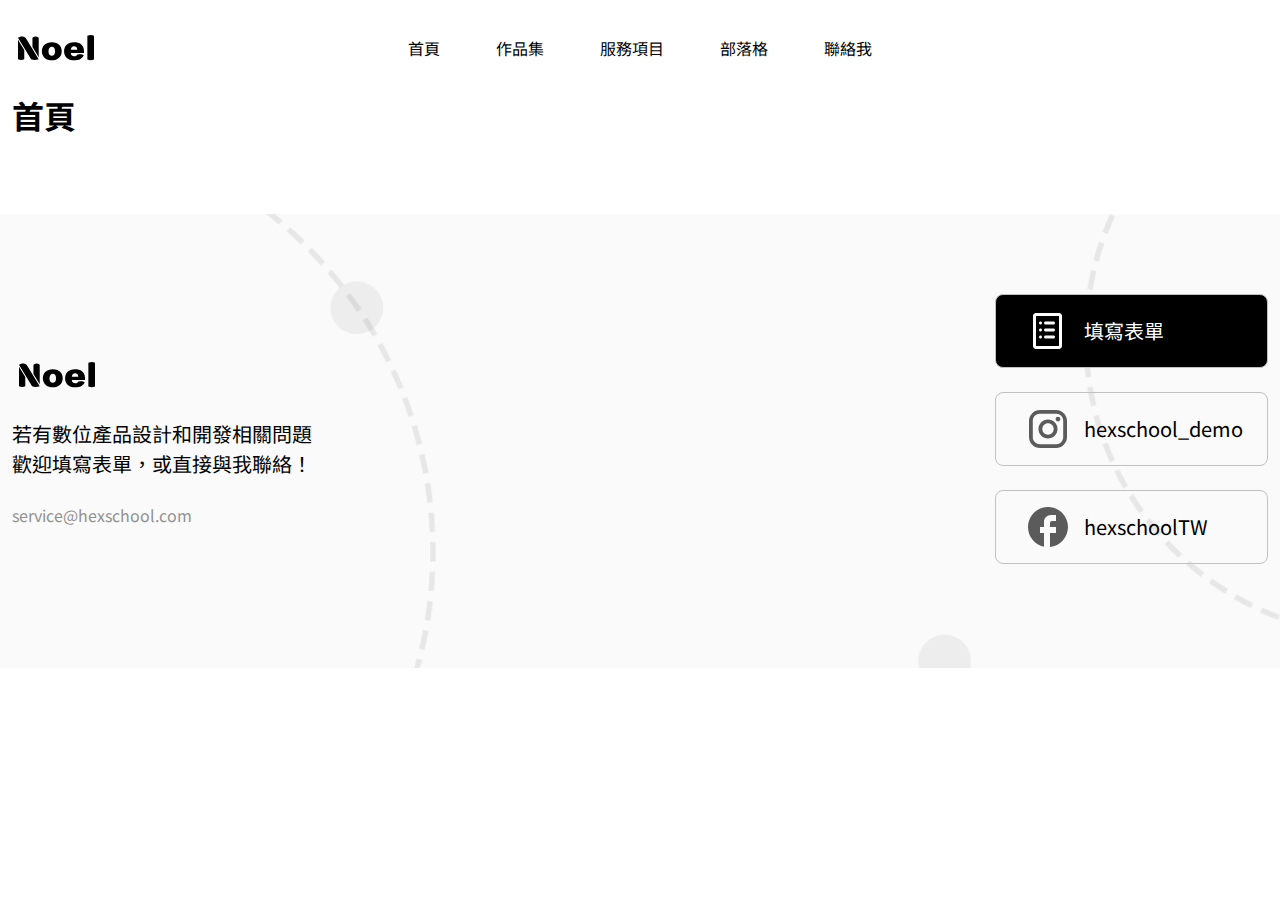
==== index.html @ 76822b59 "first commit" ====
<!DOCTYPE html>
<html lang="en">
  <head>
    <meta charset="UTF-8" />
    <meta name="viewport" content="width=device-width, initial-scale=1.0" />
    <title>體驗營部落格</title>
    <link rel="stylesheet" href="./css/all.css" />
    <link rel="stylesheet" href="https://fonts.googleapis.com/css2?family=Material+Symbols+Outlined:opsz,wght,FILL,GRAD@20..48,100..700,0..1,-50..200" />
  </head>
  <body>
    <div class="container">
      <header class="header">
        <h1 class="logo">
          <a href="index.html"><img src="./img/logo.svg" alt="Noel.logo" /></a>
        </h1>
        <nav>
          <ul class="nav-list">
            <li><a href="index.html">首頁</a></li>
            <li><a href="work.html">作品集</a></li>
            <li><a href="service.html">服務項目</a></li>
            <li><a href="blog.html">部落格</a></li>
            <li><a href="contact.html">聯絡我</a></li>
          </ul>
        </nav>
      </header>
      <header class="header-hamburger">
        <nav class="hamburger">
          <h1 class="logo">
            <a href="index.html"><img src="./img/logo.svg" alt="Noel.logo" /></a>
          </h1>
          <button type="button" class="hamburger-btn">
            <span class="material-symbols-outlined hamburger-icon"> menu </span>
            <span class="material-symbols-outlined closure close"> close </span>
          </button>
          <ul class="hamburger-list close">
            <li class="mb-8"><a href="index.html">首頁</a></li>
            <li class="mb-8"><a href="work.html">作品集</a></li>
            <li class="mb-8"><a href="service.html">服務項目</a></li>
            <li class="mb-8"><a href="blog.html">部落格</a></li>
            <li><a href="contact.html">聯絡我</a></li>
          </ul>
        </nav>
      </header>
      <main class="mb-20">
        <h2>首頁</h2>
      </main>
    </div>
    <footer>
      <div class="container">
        <header>
          <a href="index.html"><img src="./img/logo.svg" alt="Noel.logo" /></a>
          <p class="fs-5">若有數位產品設計和開發相關問題<br>歡迎填寫表單，或直接與我聯絡！</p>
          <a href="mailto:service@hexschool.com" class="text-primary-500">service@hexschool.com</a>
        </header>
        <ul class="footer-sociality">
          <li class="border-1-primary-400 mb-6 btn active">
            <a href="#">
              <img src="./img/list.svg" alt="填寫表單">
              <p class="fs-5">填寫表單</p>
            </a>
          </li>
          <li class="border-1-primary-400 mb-6 btn">
            <a href="#">
              <img src="./img/instagram.svg" alt="hexschool_demo">
              <p class="fs-5">hexschool_demo</p>
            </a>
          </li>
          <li class="border-1-primary-400 mb-6 btn">
            <a href="#">
              <img src="./img/facebook.svg" alt="hexschoolTW">
              <p class="fs-5">hexschoolTW</p>
            </a>
          </li>
        </ul>
      </div>
    </footer>
    <script src="https://code.jquery.com/jquery-3.7.1.min.js" integrity="sha256-/JqT3SQfawRcv/BIHPThkBvs0OEvtFFmqPF/lYI/Cxo=" crossorigin="anonymous"></script>
    <script src="./JS/all.js"></script>
  </body>
</html>
---- css/all.css ----
@charset "UTF-8";
/* http://meyerweb.com/eric/tools/css/reset/ 
   v2.0 | 20110126
   License: none (public domain)
*/
@import url("https://fonts.googleapis.com/css2?family=Noto+Sans+TC:wght@100..900&family=Tourney:ital,wght@0,100..900;1,100..900&display=swap");
html, body, div, span, applet, object, iframe,
h1, h2, h3, h4, h5, h6, p, blockquote, pre,
a, abbr, acronym, address, big, cite, code,
del, dfn, em, img, ins, kbd, q, s, samp,
small, strike, strong, sub, sup, tt, var,
b, u, i, center,
dl, dt, dd, ol, ul, li,
fieldset, form, label, legend,
table, caption, tbody, tfoot, thead, tr, th, td,
article, aside, canvas, details, embed,
figure, figcaption, footer, header, hgroup,
menu, nav, output, ruby, section, summary,
time, mark, audio, video {
  margin: 0;
  padding: 0;
  border: 0;
  font-size: 100%;
  font: inherit;
  vertical-align: baseline;
}

/* HTML5 display-role reset for older browsers */
article, aside, details, figcaption, figure,
footer, header, hgroup, menu, nav, section {
  display: block;
}

body {
  line-height: 1;
}

ol, ul {
  list-style: none;
}

blockquote, q {
  quotes: none;
}

blockquote:before, blockquote:after,
q:before, q:after {
  content: '';
  content: none;
}

table {
  border-collapse: collapse;
  border-spacing: 0;
}

*, *::after*::before {
  -webkit-box-sizing: border-box;
          box-sizing: border-box;
}

body {
  font-family: "Noto Sans TC", sans-serif;
  line-height: 1.5;
  color: #000000;
}

.container {
  margin: 0 auto;
  max-width: 1296px;
  padding: 0 12px;
}

p {
  text-align: justify;
}

a {
  text-decoration: none;
  display: block;
  color: #000000;
}

img {
  max-width: 100%;
  height: auto;
  display: block;
  -o-object-fit: cover;
     object-fit: cover;
}

h1 {
  font-size: 40px;
  font-weight: bold;
  line-height: 1.2;
}

h2 {
  font-size: 32px;
  font-weight: bold;
  line-height: 1.2;
}

h3 {
  font-size: 28px;
  font-weight: bold;
}

h4 {
  font-size: 24px;
  font-weight: bold;
}

h5 {
  font-size: 20px;
  font-weight: bold;
}

.fs-1 {
  font-size: 40px;
}

.fs-2 {
  font-size: 32px;
}

.fs-3 {
  font-size: 28px;
}

.fs-4 {
  font-size: 24px;
}

.fs-5 {
  font-size: 20px;
}

.fs-6 {
  font-size: 16px;
}

.fw-normal {
  font-weight: 400;
}

.fw-semi-bold {
  font-weight: 600;
}

.fw-bold {
  font-weight: 700;
}

.letter-spacing {
  letter-spacing: 1.1px;
}

.text-center {
  text-align: center;
}

.text-white {
  color: #fff;
}

.text-primary-500 {
  color: #919191;
}

.mb-1 {
  margin-bottom: 4px;
}

.mb-2 {
  margin-bottom: 8px;
}

.mb-3 {
  margin-bottom: 12px;
}

.mb-4 {
  margin-bottom: 16px;
}

.mb-5 {
  margin-bottom: 20px;
}

.mb-6 {
  margin-bottom: 24px;
}

.mb-7 {
  margin-bottom: 28px;
}

.mb-8 {
  margin-bottom: 32px;
}

.mb-9 {
  margin-bottom: 36px;
}

.mb-10 {
  margin-bottom: 40px;
}

.mb-15 {
  margin-bottom: 60px;
}

.mb-16 {
  margin-bottom: 64px;
}

.mb-20 {
  margin-bottom: 80px;
}

.header {
  display: -webkit-box;
  display: -ms-flexbox;
  display: flex;
  -webkit-box-pack: center;
      -ms-flex-pack: center;
          justify-content: center;
  -webkit-box-align: center;
      -ms-flex-align: center;
          align-items: center;
  position: relative;
  max-width: 100%;
}

@media (max-width: 992px) {
  .header {
    -webkit-box-pack: end;
        -ms-flex-pack: end;
            justify-content: flex-end;
    display: none;
  }
}

.header .logo {
  position: absolute;
  left: -1px;
}

.nav-list {
  display: -webkit-box;
  display: -ms-flexbox;
  display: flex;
  padding: 32px 0;
}

.nav-list a {
  padding: 4px 8px;
  margin: 0 20px;
}

.nav-list a:hover {
  font-weight: 600;
}

@media (min-width: 992px) {
  .header-hamburger {
    display: none;
  }
}

.hamburger-btn {
  width: 40px;
  height: 40px;
  cursor: pointer;
  background-color: #fff;
  border: 0;
}

.hamburger {
  display: -webkit-box;
  display: -ms-flexbox;
  display: flex;
  -webkit-box-pack: justify;
      -ms-flex-pack: justify;
          justify-content: space-between;
  position: relative;
  padding: 8px 0;
}

.hamburger .hamburger-list {
  text-align: center;
  padding: 40px 0;
  width: 100%;
  z-index: 99;
  position: absolute;
  top: 52.5px;
  background-color: white;
}

.hamburger .hamburger-list a {
  padding: 4px 8px;
  margin: 0 20px;
}

.hamburger .hamburger-list a:hover {
  font-weight: 600;
}

.hamburger .close {
  display: none;
}

footer {
  background-image: url("../img/footer-bg-lg.png");
  padding: 80px 0;
  background-repeat: no-repeat;
  background-position: center;
  background-size: cover;
}

@media (max-width: 768px) {
  footer {
    padding: 40px 0;
    background-image: url("../img/footer-bg-sm.png");
  }
}

footer .container {
  display: -webkit-box;
  display: -ms-flexbox;
  display: flex;
  -webkit-box-pack: justify;
      -ms-flex-pack: justify;
          justify-content: space-between;
  -webkit-box-align: center;
      -ms-flex-align: center;
          align-items: center;
}

@media (max-width: 768px) {
  footer .container {
    -webkit-box-orient: vertical;
    -webkit-box-direction: normal;
        -ms-flex-direction: column;
            flex-direction: column;
  }
}

@media (max-width: 768px) {
  footer header {
    margin-bottom: 40px;
  }
}

footer header img, footer header p {
  margin-bottom: 24px;
}

footer .footer-sociality li {
  padding: 8px 24px;
  border-radius: 8px;
}

footer .footer-sociality li a {
  display: -webkit-box;
  display: -ms-flexbox;
  display: flex;
  -webkit-box-align: center;
      -ms-flex-align: center;
          align-items: center;
}

footer .footer-sociality li a img {
  margin-right: 8px;
}

footer .border-1-primary-400 {
  border: 1px solid #C1C1C1;
}

footer .btn:hover, footer .active {
  background: #000000;
}

footer .btn:hover a, footer .active a {
  color: #fff;
}

.banner-content h2 {
  position: relative;
}

.banner-content h2 .line1 {
  position: absolute;
  top: 50%;
  width: 100px;
  /* 調整水平線的長度 */
  border-top: 1px solid #C1C1C1;
  /* 水平線的樣式 */
  left: -90px;
}

.banner-content h2 .line1::after {
  content: "";
  position: absolute;
  top: 50%;
  -webkit-transform: translateY(-50%);
          transform: translateY(-50%);
  width: 6px;
  /* 圓圈的寬度 */
  height: 6px;
  /* 圓圈的高度 */
  border-radius: 50%;
  /* 使其變成圓形 */
  background-color: #C1C1C1;
  /* 圓圈的顏色 */
  left: -1px;
  /* 調整圓圈的位置 */
}

@media (max-width: 992px) {
  .banner-content h2 .line1 {
    left: -35px;
    width: 50px;
  }
}

.banner-content h2 .line2 {
  position: absolute;
  top: 50%;
  width: 100px;
  /* 調整水平線的長度 */
  border-top: 1px solid #C1C1C1;
  /* 水平線的樣式 */
  right: -90px;
}

.banner-content h2 .line2::before {
  content: "";
  position: absolute;
  top: 50%;
  -webkit-transform: translateY(-50%);
          transform: translateY(-50%);
  width: 6px;
  /* 圓圈的寬度 */
  height: 6px;
  /* 圓圈的高度 */
  border-radius: 50%;
  /* 使其變成圓形 */
  background-color: #C1C1C1;
  /* 圓圈的顏色 */
  right: -1px;
  /* 調整圓圈的位置 */
}

@media (max-width: 992px) {
  .banner-content h2 .line2 {
    right: -30px;
    width: 50px;
  }
}

.banner {
  display: -webkit-box;
  display: -ms-flexbox;
  display: flex;
  -webkit-box-pack: center;
      -ms-flex-pack: center;
          justify-content: center;
  -webkit-box-align: center;
      -ms-flex-align: center;
          align-items: center;
  padding: 120px 0 80px 0;
}

@media (max-width: 992px) {
  .banner {
    padding: 40px 0;
  }
}

.sidebar-auto {
  margin-bottom: 40px;
  padding-left: 12px;
  display: -webkit-box;
  display: -ms-flexbox;
  display: flex;
  -webkit-box-align: center;
      -ms-flex-align: center;
          align-items: center;
  background: #FAFAFA;
  overflow: hidden;
}

@media (min-width: 769px) {
  .sidebar-auto {
    display: none;
  }
}

.sidebar-auto p {
  margin: 0 32px 0 0;
}

.sidebar-auto .border-bottom {
  border-bottom: 2px solid #1E1E1E;
}

.sidebar-auto .menu {
  top: 50px;
  display: -webkit-box;
  display: -ms-flexbox;
  display: flex;
  white-space: nowrap;
  overflow-x: auto;
}

.sidebar-auto .menu .menu-link {
  margin-right: 32px;
  padding: 12px 0 16px;
}

.sidebar-auto .menu .menu-link a {
  padding: 8px 0 8px;
}

.sidebar-auto .menu .menu-link a:hover {
  font-weight: 600;
}

.article {
  display: -webkit-box;
  display: -ms-flexbox;
  display: flex;
  -webkit-box-pack: justify;
      -ms-flex-pack: justify;
          justify-content: space-between;
  gap: 0 24px;
  width: 100%;
  margin-bottom: 120px;
}

@media (max-width: 992px) {
  .article {
    -webkit-box-orient: vertical;
    -webkit-box-direction: normal;
        -ms-flex-direction: column;
            flex-direction: column;
    margin-bottom: 80px;
  }
}

.article .article-list {
  width: calc(76.39% - 24px);
}

@media (max-width: 992px) {
  .article .article-list {
    width: 100%;
    -webkit-box-ordinal-group: 3;
        -ms-flex-order: 2;
            order: 2;
  }
}

.article .sidebar {
  width: calc(23.61% - 80px);
  padding-top: 80px;
  padding-left: 80px;
  background: #FAFAFA;
}

@media (max-width: 992px) {
  .article .sidebar {
    margin-bottom: 40px;
    -webkit-box-ordinal-group: 2;
        -ms-flex-order: 1;
            order: 1;
    display: -webkit-box;
    display: -ms-flexbox;
    display: flex;
    width: 100%;
    padding-top: 20px;
    padding-left: 0;
    padding-bottom: 20px;
  }
}

@media (max-width: 768px) {
  .article .sidebar {
    display: none;
  }
}

@media (max-width: 992px) {
  .article .sidebar ul {
    display: -webkit-box;
    display: -ms-flexbox;
    display: flex;
  }
}

.article .sidebar p {
  display: inline-block;
  margin-bottom: 32px;
}

@media (max-width: 992px) {
  .article .sidebar p {
    margin-right: 32px;
    margin-left: 12px;
    margin-bottom: 0;
  }
}

@media (max-width: 768px) {
  .article .sidebar p {
    font-size: 16px;
  }
}

.article .sidebar .border-bottom {
  border-bottom: 2px solid #1E1E1E;
}

.article .sidebar .menu-link {
  margin-right: 32px;
  margin-bottom: 32px;
}

@media (max-width: 992px) {
  .article .sidebar .menu-link {
    margin-bottom: 0;
  }
}

.article .sidebar .menu-link a {
  font-size: 20px;
}

@media (max-width: 768px) {
  .article .sidebar .menu-link a {
    font-size: 16px;
  }
}

.article .sidebar .menu-link a:hover {
  font-weight: 600;
}

.article-list article {
  display: -webkit-box;
  display: -ms-flexbox;
  display: flex;
  gap: 0 16px;
}

@media (max-width: 768px) {
  .article-list article {
    -webkit-box-orient: vertical;
    -webkit-box-direction: normal;
        -ms-flex-direction: column;
            flex-direction: column;
  }
}

.article-list article img {
  border-radius: 8px;
  border: 1px solid #F1F1F1;
}

@media (max-width: 768px) {
  .article-list article img {
    margin-bottom: 16px;
  }
}

.article-list article h5 {
  margin-bottom: 16px;
  line-height: 1.2;
}

.article-list article p {
  color: #3B3B3B;
}

.article-list article .header-tag {
  display: -webkit-box;
  display: -ms-flexbox;
  display: flex;
  -webkit-box-align: center;
      -ms-flex-align: center;
          align-items: center;
  gap: 0 16px;
  margin-bottom: 16px;
}

.article-list article .header-tag .tag {
  background: #F1F1F1;
  padding: 4px 12px;
  border-radius: 16px;
}

.work-banner {
  background: #FAFAFA;
}

@media (max-width: 992px) {
  .work-banner .d-lg-block {
    display: none;
  }
}

@media (min-width: 992px) {
  .work-banner .d-lg-none {
    display: none;
  }
}

.work-banner .banner-content {
  padding: 80px 0px;
}

@media (max-width: 992px) {
  .work-banner .banner-content {
    padding: 40px 0 80px;
  }
}

.work-banner .banner-content .banner-slogan {
  margin-bottom: 24px;
  padding: 59px 71px;
  position: relative;
}

@media (max-width: 992px) {
  .work-banner .banner-content .banner-slogan {
    padding: 64px 0 40px;
  }
}

.work-banner .banner-content .banner-slogan .quote-left {
  position: absolute;
  top: -1px;
  left: 24%;
}

@media (max-width: 1200px) {
  .work-banner .banner-content .banner-slogan .quote-left {
    left: 21%;
  }
}

@media (max-width: 992px) {
  .work-banner .banner-content .banner-slogan .quote-left {
    left: 46%;
    width: 64px;
    height: 64px;
  }
}

@media (max-width: 426px) {
  .work-banner .banner-content .banner-slogan .quote-left {
    left: 40%;
  }
}

.work-banner .banner-content .banner-slogan .quote-right {
  position: absolute;
  right: 24%;
}

.work-banner .banner-content .banner-slogan p {
  text-align: center;
  line-height: 1.2;
  color: #1E1E1E;
  position: relative;
}

.work-banner .banner-content .banner-slogan p .p-mark {
  position: absolute;
  right: 25%;
}

@media (max-width: 1200px) {
  .work-banner .banner-content .banner-slogan p .p-mark {
    right: 22%;
  }
}

@media (max-width: 992px) {
  .work-banner .banner-content .banner-slogan p .p-mark {
    top: 45px;
    left: 45%;
    right: 0;
  }
}

@media (max-width: 426px) {
  .work-banner .banner-content .banner-slogan p .p-mark {
    left: 40%;
  }
}

.work-banner .banner-content .banner-slogan p .p-mark-2 {
  position: absolute;
  right: 28%;
}

@media (max-width: 1200px) {
  .work-banner .banner-content .banner-slogan p .p-mark-2 {
    right: 25%;
  }
}

@media (max-width: 992px) {
  .work-banner .banner-content .banner-slogan p .p-mark-2 {
    top: 45px;
    left: 45%;
    right: 0;
  }
}

@media (max-width: 426px) {
  .work-banner .banner-content .banner-slogan p .p-mark-2 {
    left: 40%;
  }
}

.work-banner .banner-list {
  display: -webkit-box;
  display: -ms-flexbox;
  display: flex;
  -webkit-box-pack: center;
      -ms-flex-pack: center;
          justify-content: center;
  text-align: center;
  gap: 0 40px;
}

@media (max-width: 992px) {
  .work-banner .banner-list {
    -webkit-box-align: center;
        -ms-flex-align: center;
            align-items: center;
    -webkit-box-orient: vertical;
    -webkit-box-direction: normal;
        -ms-flex-direction: column;
            flex-direction: column;
    gap: 0;
  }
}

.work-banner .banner-list li {
  width: 298px;
  position: relative;
}

@media (max-width: 992px) {
  .work-banner .banner-list li {
    margin-bottom: 20px;
  }
}

.work-banner .banner-list li h6 {
  color: #5B5B5B;
}

.work-banner .banner-list li h6::before {
  content: "";
  border-bottom: 2px solid #C1C1C1;
  z-index: 2;
  top: 25px;
  left: 46%;
  width: 24px;
  position: absolute;
}

.work-banner .banner-list li p {
  text-align: center;
  color: #3B3B3B;
}

.work-section {
  padding-top: 120px;
}

@media (max-width: 992px) {
  .work-section {
    padding-top: 80px;
  }
}

.work {
  display: -webkit-box;
  display: -ms-flexbox;
  display: flex;
  -webkit-box-pack: justify;
      -ms-flex-pack: justify;
          justify-content: space-between;
  -ms-flex-wrap: wrap;
      flex-wrap: wrap;
  margin-bottom: 72px;
}

@media (max-width: 992px) {
  .work {
    margin-bottom: 0;
  }
}

.work h3 {
  margin-bottom: 8px;
}

@media (max-width: 992px) {
  .work h3 {
    font-size: 20px;
  }
}

.work .card {
  width: calc(50% - 12px);
  margin-bottom: 80px;
}

@media (max-width: 992px) {
  .work .card {
    display: -webkit-box;
    display: -ms-flexbox;
    display: flex;
    -webkit-box-pack: center;
        -ms-flex-pack: center;
            justify-content: center;
    -webkit-box-orient: vertical;
    -webkit-box-direction: normal;
        -ms-flex-direction: column;
            flex-direction: column;
    width: 100%;
    margin-bottom: 48px;
  }
}

.work .card img {
  border: 1px solid #f1f1f1;
  border-right: 8px;
  margin-bottom: 16px;
  border-radius: 8px;
}

.work .card-list {
  padding: 0 16px;
}

.work .card-list p {
  color: #919191;
  margin-bottom: 24px;
}

.work .card-tag {
  display: -webkit-box;
  display: -ms-flexbox;
  display: flex;
  gap: 0 16px;
}

@media (max-width: 992px) {
  .work .card-tag {
    gap: 0 8px;
  }
}

.work .card-tag li {
  padding: 4px 12px;
  border-radius: 16px;
  background: #f1f1f1;
  text-align: center;
}

.pagination {
  display: -webkit-box;
  display: -ms-flexbox;
  display: flex;
  -webkit-box-pack: center;
      -ms-flex-pack: center;
          justify-content: center;
  gap: 0 16px;
  margin-bottom: 120px;
}

@media (max-width: 992px) {
  .pagination {
    margin-bottom: 80px;
  }
}

.pagination .active {
  background: #000;
  color: #fff;
}

.pagination li a {
  padding: 2px 13px;
}
/*# sourceMappingURL=all.css.map */
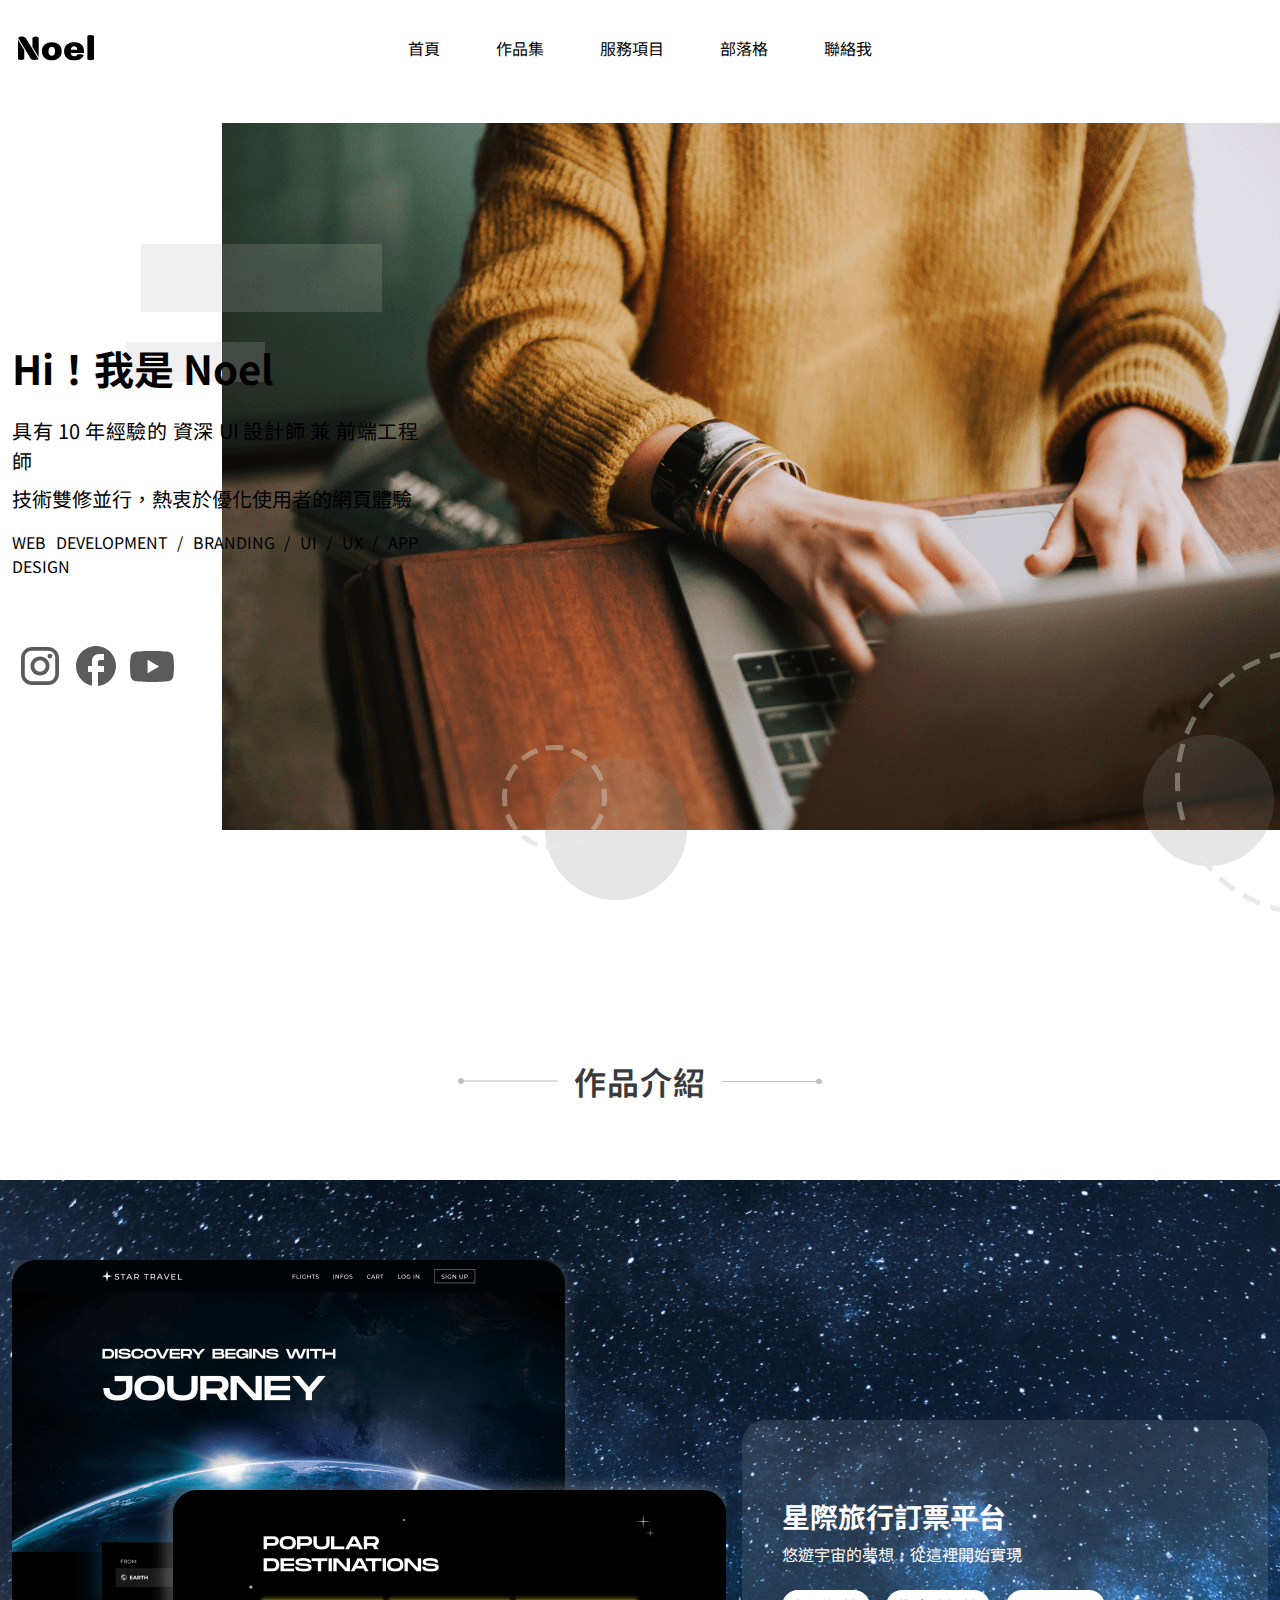
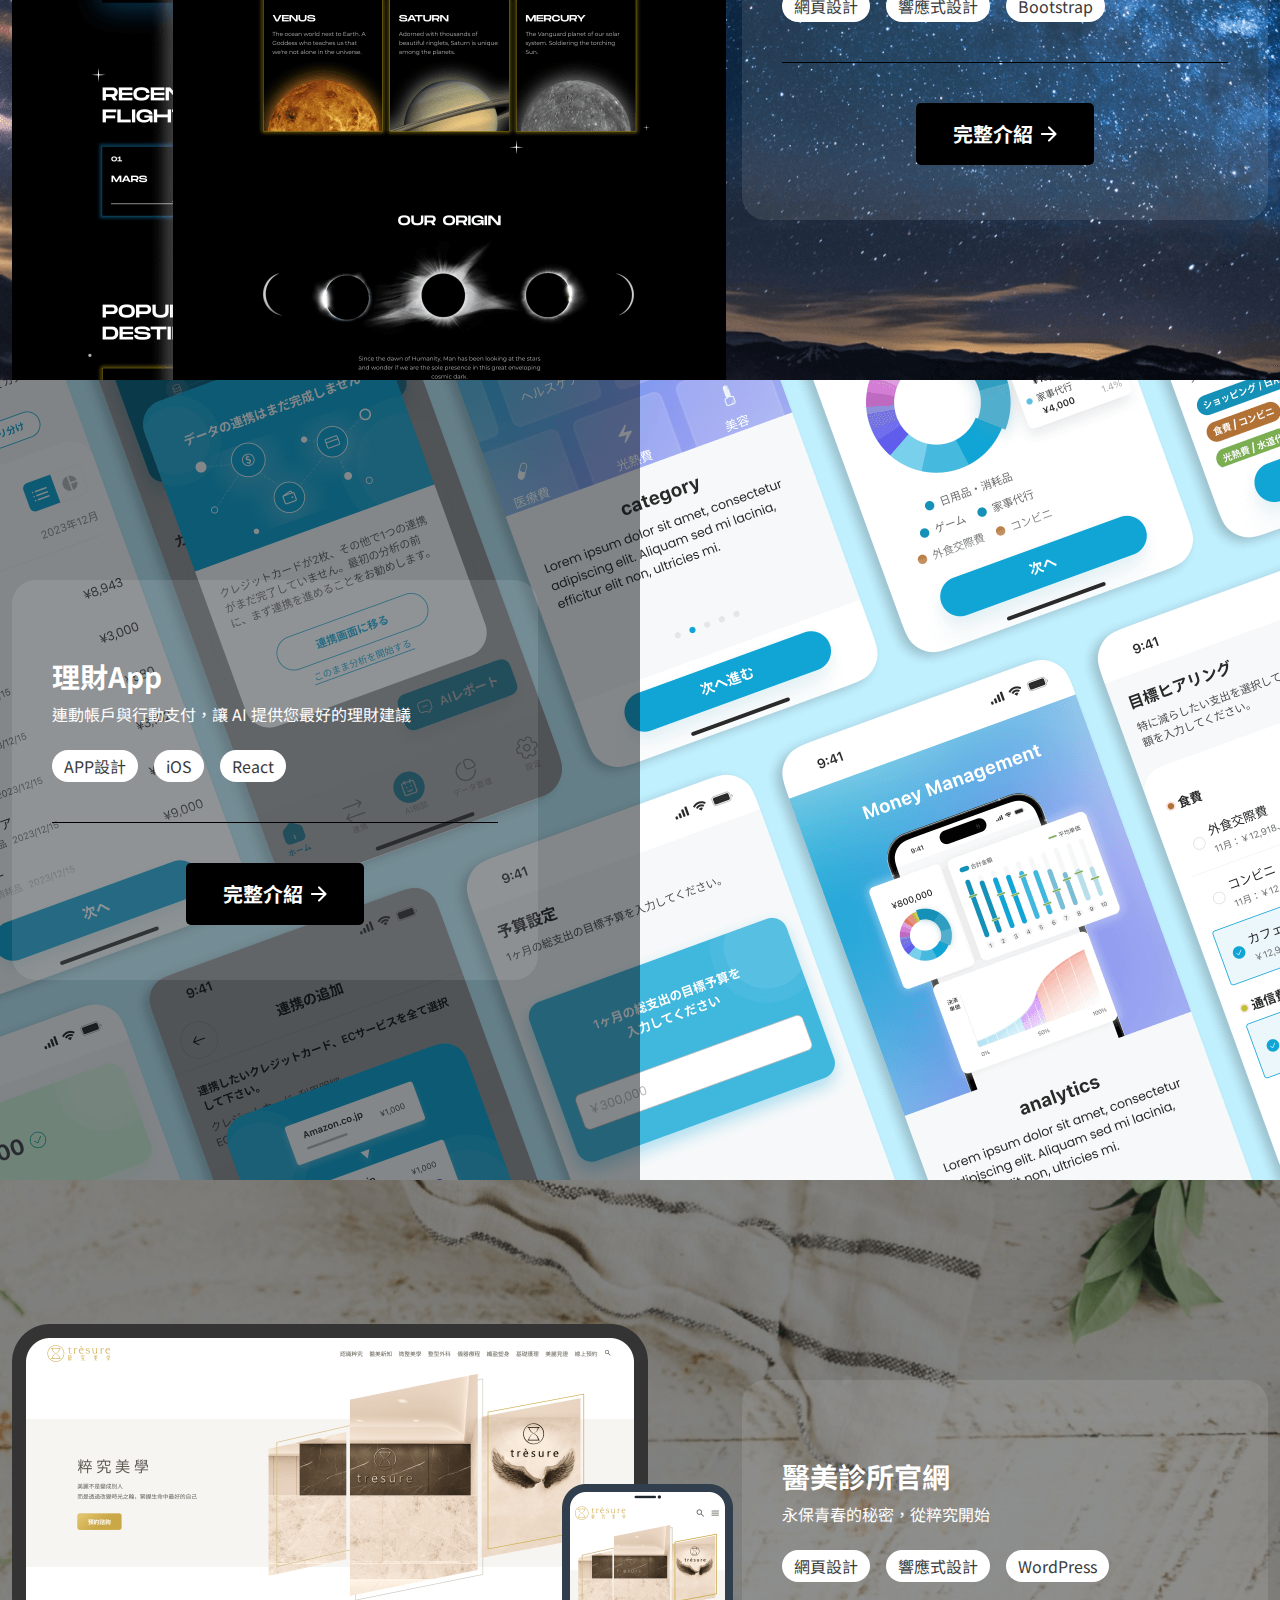
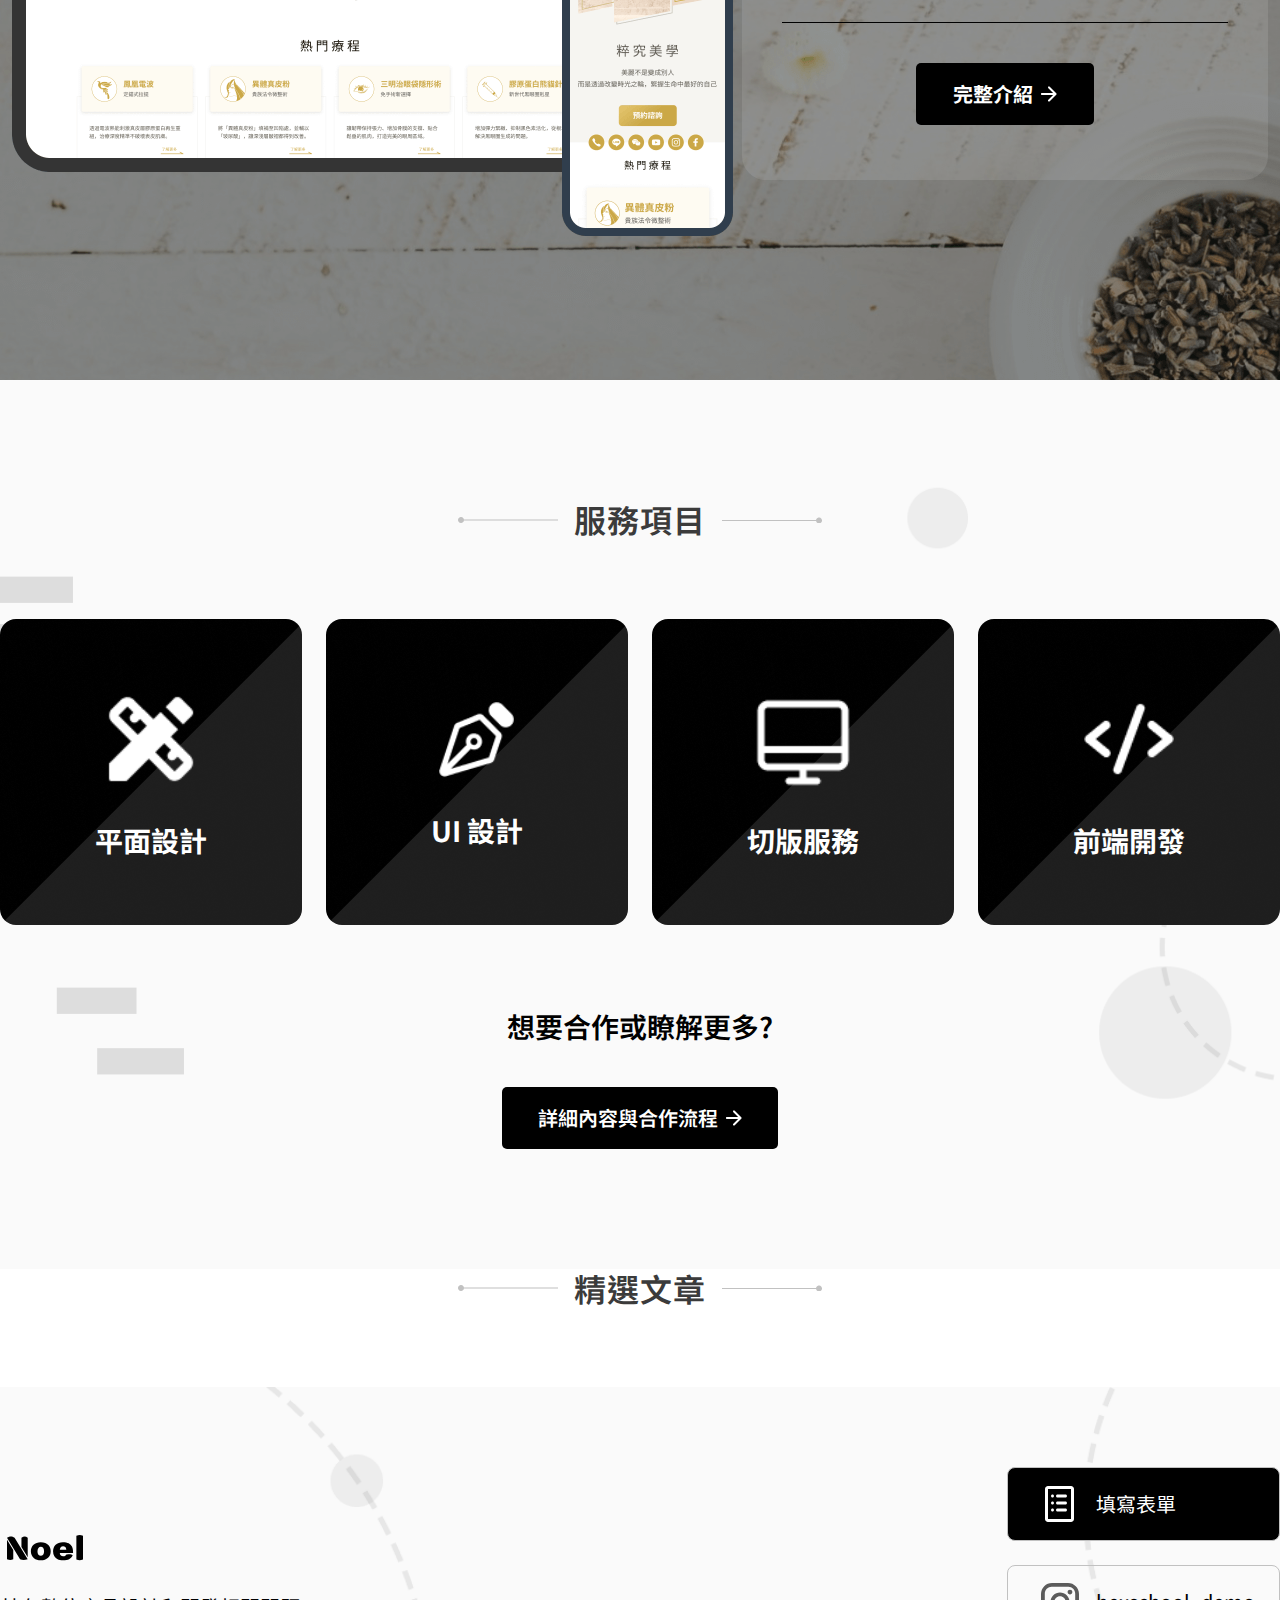
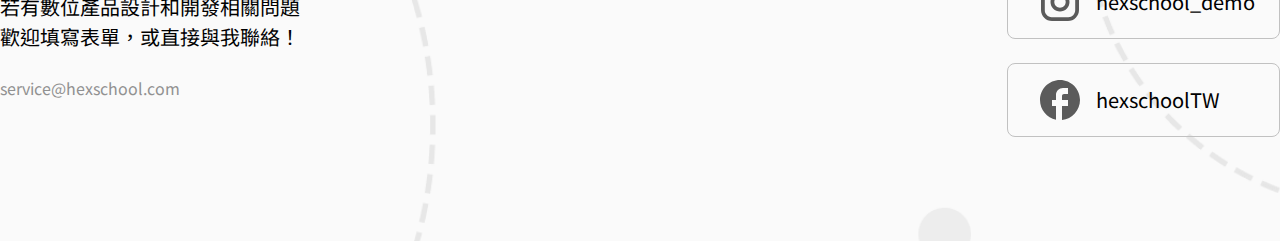
==== commit 7b0f4ac0: "add page-content" ====
--- a/index.html
+++ b/index.html
@@ -5,7 +5,10 @@
     <meta name="viewport" content="width=device-width, initial-scale=1.0" />
     <title>體驗營部落格</title>
     <link rel="stylesheet" href="./css/all.css" />
-    <link rel="stylesheet" href="https://fonts.googleapis.com/css2?family=Material+Symbols+Outlined:opsz,wght,FILL,GRAD@20..48,100..700,0..1,-50..200" />
+    <link
+      rel="stylesheet"
+      href="https://fonts.googleapis.com/css2?family=Material+Symbols+Outlined:opsz,wght,FILL,GRAD@20..48,100..700,0..1,-50..200"
+    />
   </head>
   <body>
     <div class="container">
@@ -23,58 +26,199 @@
           </ul>
         </nav>
       </header>
-      <header class="header-hamburger">
-        <nav class="hamburger">
-          <h1 class="logo">
-            <a href="index.html"><img src="./img/logo.svg" alt="Noel.logo" /></a>
-          </h1>
-          <button type="button" class="hamburger-btn">
-            <span class="material-symbols-outlined hamburger-icon"> menu </span>
-            <span class="material-symbols-outlined closure close"> close </span>
-          </button>
-          <ul class="hamburger-list close">
-            <li class="mb-8"><a href="index.html">首頁</a></li>
-            <li class="mb-8"><a href="work.html">作品集</a></li>
-            <li class="mb-8"><a href="service.html">服務項目</a></li>
-            <li class="mb-8"><a href="blog.html">部落格</a></li>
-            <li><a href="contact.html">聯絡我</a></li>
-          </ul>
-        </nav>
-      </header>
-      <main class="mb-20">
-        <h2>首頁</h2>
-      </main>
     </div>
+    <header class="header-hamburger">
+      <nav class="hamburger">
+        <h1 class="logo">
+          <a href="index.html"><img src="./img/logo.svg" alt="Noel.logo" /></a>
+        </h1>
+        <button type="button" class="hamburger-btn">
+          <span class="material-symbols-outlined hamburger-icon"> menu </span>
+          <span class="material-symbols-outlined closure close"> close </span>
+        </button>
+        <ul class="hamburger-list close">
+          <li class="mb-8"><a href="index.html">首頁</a></li>
+          <li class="mb-8"><a href="work.html">作品集</a></li>
+          <li class="mb-8"><a href="service.html">服務項目</a></li>
+          <li class="mb-8"><a href="blog.html">部落格</a></li>
+          <li><a href="contact.html">聯絡我</a></li>
+        </ul>
+      </nav>
+    </header>
+    <main>
+      <div class="home-banner-bg">
+        <div class="container">
+          <section class="home-banner-content">
+            <h2 class="fs-1 mb-6">Hi！我是 Noel</h2>
+            <div class="mb-4">
+              <p class="fs-5 mb-2">
+                具有 10 年經驗的 資深 UI 設計師 兼 前端工程師
+              </p>
+              <p class="fs-5">技術雙修並行，熱衷於優化使用者的網頁體驗</p>
+            </div>
+            <p class="fs-6 mb-15">
+              WEB DEVELOPMENT / BRANDING / UI / UX / APP DESIGN
+            </p>
+            <ul class="icon-list">
+              <li>
+                <a href="#">
+                  <img src="./img/instagram.svg" alt="instagram" />
+                </a>
+              </li>
+              <li>
+                <a href="#">
+                  <img src="./img/facebook.svg" alt="facebook" />
+                </a>
+              </li>
+              <li>
+                <a href="#">
+                  <img src="./img/youtube.svg" alt="youtube" />
+                </a>
+              </li>
+            </ul>
+          </section>
+        </div>
+      </div>
+
+      <section class="work-introduction">
+        <header class="header-title">
+          <div class="title-deco-left"></div>
+          <h2 class="letter-spacing">作品介紹</h2>
+          <div class="title-deco-right"></div>
+        </header>
+        <div class="work-intro-first-bg">
+          <div class="container">
+            <div class="work-intro-content">
+              <img src="./img/homepage-work1.png" alt="星際旅行訂票平台" />
+              <div class="card-list-bg-op">
+                <h3 class="mb-2">星際旅行訂票平台</h3>
+                <p class="mb-6">悠遊宇宙的夢想，從這裡開始實現</p>
+                <ul class="card-tag mb-10">
+                  <li>網頁設計</li>
+                  <li>響應式設計</li>
+                  <li>Bootstrap</li>
+                </ul>
+                <a class="btn btn-md fw-bold" href="#">完整介紹<img src="./img/Vector.png" alt="arrow"></a>
+              </div>
+            </div>
+          </div>
+        </div>
+        <div class="work-intro-second-bg">
+          <div class="mask"></div>
+          <div class="container">
+            <div class="work-intro-content py-50">
+              <div class="card-list-bg-op">
+                <h3 class="mb-2">理財App</h3>
+                <p class="mb-6">連動帳戶與行動支付，讓 AI 提供您最好的理財建議</p>
+                <ul class="card-tag mb-10">
+                  <li>APP設計</li>
+                  <li>iOS</li>
+                  <li>React</li>
+                </ul>
+                <a class="btn btn-md fw-bold" href="#">完整介紹<img src="./img/Vector.png" alt="arrow"></a>
+              </div>
+            </div>
+          </div>
+        </div>
+        <div class="work-intro-third-bg">
+          <div class="container">
+            <div class="work-intro-content">
+              <img src="./img/homepage-work3.png" class="z-index-top" alt="醫美診所官網" />
+              <div class="card-list-bg-op my-50">
+                <h3 class="mb-2">醫美診所官網</h3>
+                <p class="mb-6">永保青春的秘密，從粹究開始</p>
+                <ul class="card-tag mb-10">
+                  <li>網頁設計</li>
+                  <li>響應式設計</li>
+                  <li>WordPress</li>
+                </ul>
+                <a class="btn btn-md fw-bold" href="#">完整介紹<img src="./img/Vector.png" alt="arrow"></a>
+              </div>
+            </div>
+          </div>
+        </div>
+      </section>
+      <section class="service-items container">
+        <header class="header-title">
+          <div class="title-deco-left"></div>
+          <h2 class="letter-spacing">服務項目</h2>
+          <div class="title-deco-right"></div>
+        </header>
+        <ul class="service-content mb-20">
+          <li class="service-item-first">
+            <div class="service-item-visual">
+              <img src="./img/service-item-visual.png" alt="service-item-visual" class="mb-6">
+              <h3>平面設計</h3>
+            </div>
+          </li>
+          <li class="service-item-first">
+            <div class="service-item-visual">
+              <img src="./img/service-item-ui.png" alt="service-item-ui" class="mb-6">
+              <h3>UI 設計</h3>
+            </div>
+          </li>
+          <li class="service-item-first">
+            <div class="service-item-visual">
+              <img src="./img/service-item-html&css.png" alt="service-item-html&css" class="mb-6">
+              <h3>切版服務</h3>
+            </div>
+          </li>
+          <li class="service-item-first">
+            <div class="service-item-visual">
+              <img src="./img/service-item-front-end.png" alt="service-item-front-end" class="mb-6">
+              <h3>前端開發</h3>
+            </div>
+          </li>
+        </ul>
+        <p class="fs-3 mb-10 text-center fw-semi-bold">想要合作或瞭解更多?</p>
+        <a class="btn btn-lg fw-semi-bold" href="#">詳細內容與合作流程<img src="./img/Vector.png" alt="arrow"></a>
+      </section>
+      <section class="article-items container">
+        <header class="header-title">
+          <div class="title-deco-left"></div>
+          <h2 class="letter-spacing">精選文章</h2>
+          <div class="title-deco-right"></div>
+        </header>
+      </section>
+    </main>
     <footer>
       <div class="container">
         <header>
           <a href="index.html"><img src="./img/logo.svg" alt="Noel.logo" /></a>
-          <p class="fs-5">若有數位產品設計和開發相關問題<br>歡迎填寫表單，或直接與我聯絡！</p>
-          <a href="mailto:service@hexschool.com" class="text-primary-500">service@hexschool.com</a>
+          <p class="fs-5">
+            若有數位產品設計和開發相關問題<br />歡迎填寫表單，或直接與我聯絡！
+          </p>
+          <a href="mailto:service@hexschool.com" class="text-primary-500"
+            >service@hexschool.com</a
+          >
         </header>
         <ul class="footer-sociality">
-          <li class="border-1-primary-400 mb-6 btn active">
+          <li class="border-1-primary-400 mb-6 footer-btn active">
             <a href="#">
-              <img src="./img/list.svg" alt="填寫表單">
+              <img src="./img/list.svg" alt="填寫表單" />
               <p class="fs-5">填寫表單</p>
             </a>
           </li>
-          <li class="border-1-primary-400 mb-6 btn">
+          <li class="border-1-primary-400 mb-6 footer-btn">
             <a href="#">
-              <img src="./img/instagram.svg" alt="hexschool_demo">
+              <img src="./img/instagram.svg" alt="hexschool_demo" />
               <p class="fs-5">hexschool_demo</p>
             </a>
           </li>
-          <li class="border-1-primary-400 mb-6 btn">
+          <li class="border-1-primary-400 mb-6 footer-btn">
             <a href="#">
-              <img src="./img/facebook.svg" alt="hexschoolTW">
+              <img src="./img/facebook.svg" alt="hexschoolTW" />
               <p class="fs-5">hexschoolTW</p>
             </a>
           </li>
         </ul>
       </div>
     </footer>
-    <script src="https://code.jquery.com/jquery-3.7.1.min.js" integrity="sha256-/JqT3SQfawRcv/BIHPThkBvs0OEvtFFmqPF/lYI/Cxo=" crossorigin="anonymous"></script>
+    <script
+      src="https://code.jquery.com/jquery-3.7.1.min.js"
+      integrity="sha256-/JqT3SQfawRcv/BIHPThkBvs0OEvtFFmqPF/lYI/Cxo="
+      crossorigin="anonymous"
+    ></script>
     <script src="./JS/all.js"></script>
   </body>
 </html>
--- a/css/all.css
+++ b/css/all.css
@@ -54,7 +54,7 @@
   border-spacing: 0;
 }
 
-*, *::after*::before {
+*, *::after, *::before {
   -webkit-box-sizing: border-box;
           box-sizing: border-box;
 }
@@ -271,11 +271,13 @@
 }
 
 .hamburger-btn {
+  padding: 0;
   width: 40px;
   height: 40px;
   cursor: pointer;
   background-color: #fff;
   border: 0;
+  margin-right: 12px;
 }
 
 .hamburger {
@@ -287,6 +289,10 @@
           justify-content: space-between;
   position: relative;
   padding: 8px 0;
+}
+
+.hamburger .logo {
+  margin-left: 12px;
 }
 
 .hamburger .hamburger-list {
@@ -337,6 +343,7 @@
   -webkit-box-align: center;
       -ms-flex-align: center;
           align-items: center;
+  padding: 0;
 }
 
 @media (max-width: 768px) {
@@ -380,11 +387,11 @@
   border: 1px solid #C1C1C1;
 }
 
-footer .btn:hover, footer .active {
+footer .footer-btn:hover, footer .active {
   background: #000000;
 }
 
-footer .btn:hover a, footer .active a {
+footer .footer-btn:hover a, footer .active a {
   color: #fff;
 }
 
@@ -462,6 +469,292 @@
   }
 }
 
+.card-list {
+  padding: 0 16px;
+}
+
+.card-list p {
+  color: #919191;
+  margin-bottom: 24px;
+}
+
+.card-list .card-tag {
+  display: -webkit-box;
+  display: -ms-flexbox;
+  display: flex;
+  gap: 0 16px;
+}
+
+@media (max-width: 992px) {
+  .card-list .card-tag {
+    gap: 0 8px;
+  }
+}
+
+.card-list .card-tag li {
+  padding: 4px 12px;
+  border-radius: 16px;
+  background: #f1f1f1;
+  text-align: center;
+  color: #3B3B3B;
+}
+
+.card-list-bg-op {
+  width: 526px;
+  height: 400px;
+  border-radius: 24px;
+  padding: 80px 40px 56px 40px;
+  background-color: rgba(255, 255, 255, 0.1);
+  z-index: 99;
+}
+
+.card-list-bg-op h3 {
+  line-height: 1.2;
+  color: #fff;
+}
+
+.card-list-bg-op p {
+  color: #fff;
+}
+
+.card-list-bg-op .card-tag {
+  display: -webkit-box;
+  display: -ms-flexbox;
+  display: flex;
+  gap: 0 16px;
+  padding-bottom: 40px;
+  border-bottom: 1px solid #000;
+}
+
+@media (max-width: 992px) {
+  .card-list-bg-op .card-tag {
+    gap: 0 8px;
+  }
+}
+
+.card-list-bg-op .card-tag li {
+  padding: 4px 12px;
+  border-radius: 16px;
+  background: #fff;
+  text-align: center;
+  color: #3B3B3B;
+}
+
+.header-title {
+  padding-bottom: 80px;
+  display: -webkit-box;
+  display: -ms-flexbox;
+  display: flex;
+  -webkit-box-pack: center;
+      -ms-flex-pack: center;
+          justify-content: center;
+  -webkit-box-align: center;
+      -ms-flex-align: center;
+          align-items: center;
+  gap: 16px;
+}
+
+.header-title h2 {
+  font-weight: 600;
+  color: #3b3b3b;
+}
+
+.title-deco-left {
+  display: inline-block;
+  width: 100px;
+  height: 6px;
+  background-image: url("../../img/title-deco-left-lg.png");
+  background-repeat: no-repeat;
+  background-size: cover;
+}
+
+@media (max-width: 768px) {
+  .title-deco-left {
+    background-image: url("../../img/title-deco-left-sm.png");
+    width: 56px;
+  }
+}
+
+.title-deco-right {
+  display: inline-block;
+  width: 100px;
+  height: 6px;
+  background-image: url("../../img/title-deco-right-lg.png");
+  background-repeat: no-repeat;
+  background-size: cover;
+}
+
+@media (max-width: 768px) {
+  .title-deco-right {
+    background-image: url("../../img/title-deco-right-sm.png");
+    width: 56px;
+  }
+}
+
+.btn {
+  margin: 0 auto;
+  display: block;
+  text-align: center;
+  background: #000;
+  padding: 16px 32px;
+  color: #fff;
+  font-size: 20px;
+  border-radius: 5px;
+}
+
+.btn img {
+  display: inline-block;
+  margin-left: 8px;
+}
+
+.btn-md {
+  width: 178px;
+}
+
+.btn-lg {
+  width: 276px;
+}
+
+.home-banner-bg {
+  background-image: url("../img/hero-lg.png");
+  background-repeat: no-repeat;
+  background-position: right;
+  background-size: auto;
+}
+
+.home-banner-content {
+  padding: 248px 24px 248px 0;
+  width: 430px;
+}
+
+.icon-list {
+  display: -webkit-box;
+  display: -ms-flexbox;
+  display: flex;
+}
+
+.work-introduction {
+  padding-top: 120px;
+}
+
+.work-introduction .work-intro-first-bg {
+  background-image: url("../img/homepage-work1-bg.png");
+  padding-top: 80px;
+}
+
+.work-introduction .work-intro-second-bg {
+  background-image: url("../img/homepage-work2-lg.png");
+  position: relative;
+  max-width: 100%;
+}
+
+.work-introduction .work-intro-second-bg::after {
+  content: "";
+  position: absolute;
+  top: 0;
+  left: 0;
+  width: 50%;
+  height: 100%;
+  background-color: rgba(10, 16, 19, 0.5);
+  z-index: 1;
+  pointer-events: none;
+}
+
+.work-introduction .work-intro-third-bg {
+  background-image: url("../img/homepage-work3-bg.png");
+  position: relative;
+  max-width: 100%;
+}
+
+.work-introduction .work-intro-third-bg::after {
+  content: "";
+  position: absolute;
+  top: 0;
+  left: 0;
+  width: 100%;
+  height: 100%;
+  background-color: rgba(10, 16, 19, 0.5);
+  z-index: 1;
+  pointer-events: none;
+}
+
+.work-introduction .work-intro-content {
+  display: -webkit-box;
+  display: -ms-flexbox;
+  display: flex;
+  -webkit-box-pack: justify;
+      -ms-flex-pack: justify;
+          justify-content: space-between;
+  -webkit-box-align: center;
+      -ms-flex-align: center;
+          align-items: center;
+}
+
+.py-50 {
+  padding: 200px 0;
+}
+
+.my-50 {
+  margin: 200px 0;
+}
+
+.z-index-top {
+  z-index: 99;
+}
+
+.service-items {
+  padding: 120px 0;
+  background-image: url("../img/homepage-services-bg.png");
+  background-repeat: no-repeat;
+  background-position: center;
+  background-size: cover;
+}
+
+.service-items .service-content {
+  display: -webkit-box;
+  display: -ms-flexbox;
+  display: flex;
+  -webkit-box-pack: justify;
+      -ms-flex-pack: justify;
+          justify-content: space-between;
+  gap: 0 24px;
+}
+
+.service-items .service-content .service-item-first {
+  display: -webkit-box;
+  display: -ms-flexbox;
+  display: flex;
+  -webkit-box-pack: center;
+      -ms-flex-pack: center;
+          justify-content: center;
+  -webkit-box-align: center;
+      -ms-flex-align: center;
+          align-items: center;
+  background-image: url("../img/service-item-bg.png");
+  width: 306px;
+  height: 306px;
+  border-radius: 16px;
+}
+
+.service-items .service-content .service-item-first .service-item-visual {
+  text-align: center;
+  color: #fff;
+  display: -webkit-box;
+  display: -ms-flexbox;
+  display: flex;
+  -webkit-box-orient: vertical;
+  -webkit-box-direction: normal;
+      -ms-flex-direction: column;
+          flex-direction: column;
+  -webkit-box-pack: center;
+      -ms-flex-pack: center;
+          justify-content: center;
+}
+
+.service-items .service-content .service-item-first p {
+  color: #3B3B3B;
+}
+
 .banner {
   display: -webkit-box;
   display: -ms-flexbox;
@@ -504,10 +797,6 @@
   margin: 0 32px 0 0;
 }
 
-.sidebar-auto .border-bottom {
-  border-bottom: 2px solid #1E1E1E;
-}
-
 .sidebar-auto .menu {
   top: 50px;
   display: -webkit-box;
@@ -515,6 +804,10 @@
   display: flex;
   white-space: nowrap;
   overflow-x: auto;
+}
+
+.sidebar-auto .menu::-webkit-scrollbar {
+  display: none;
 }
 
 .sidebar-auto .menu .menu-link {
@@ -524,10 +817,6 @@
 
 .sidebar-auto .menu .menu-link a {
   padding: 8px 0 8px;
-}
-
-.sidebar-auto .menu .menu-link a:hover {
-  font-weight: 600;
 }
 
 .article {
@@ -621,10 +910,6 @@
   }
 }
 
-.article .sidebar .border-bottom {
-  border-bottom: 2px solid #1E1E1E;
-}
-
 .article .sidebar .menu-link {
   margin-right: 32px;
   margin-bottom: 32px;
@@ -638,16 +923,13 @@
 
 .article .sidebar .menu-link a {
   font-size: 20px;
+  display: inline-block;
 }
 
 @media (max-width: 768px) {
   .article .sidebar .menu-link a {
     font-size: 16px;
   }
-}
-
-.article .sidebar .menu-link a:hover {
-  font-weight: 600;
 }
 
 .article-list article {
@@ -697,10 +979,23 @@
   margin-bottom: 16px;
 }
 
+@media (max-width: 768px) {
+  .article-list article .header-tag {
+    -webkit-box-pack: justify;
+        -ms-flex-pack: justify;
+            justify-content: space-between;
+  }
+}
+
 .article-list article .header-tag .tag {
   background: #F1F1F1;
   padding: 4px 12px;
   border-radius: 16px;
+  color: #3B3B3B;
+}
+
+.border-bottom {
+  border-bottom: 2px solid #1E1E1E;
 }
 
 .work-banner {
@@ -950,35 +1245,6 @@
   border-radius: 8px;
 }
 
-.work .card-list {
-  padding: 0 16px;
-}
-
-.work .card-list p {
-  color: #919191;
-  margin-bottom: 24px;
-}
-
-.work .card-tag {
-  display: -webkit-box;
-  display: -ms-flexbox;
-  display: flex;
-  gap: 0 16px;
-}
-
-@media (max-width: 992px) {
-  .work .card-tag {
-    gap: 0 8px;
-  }
-}
-
-.work .card-tag li {
-  padding: 4px 12px;
-  border-radius: 16px;
-  background: #f1f1f1;
-  text-align: center;
-}
-
 .pagination {
   display: -webkit-box;
   display: -ms-flexbox;
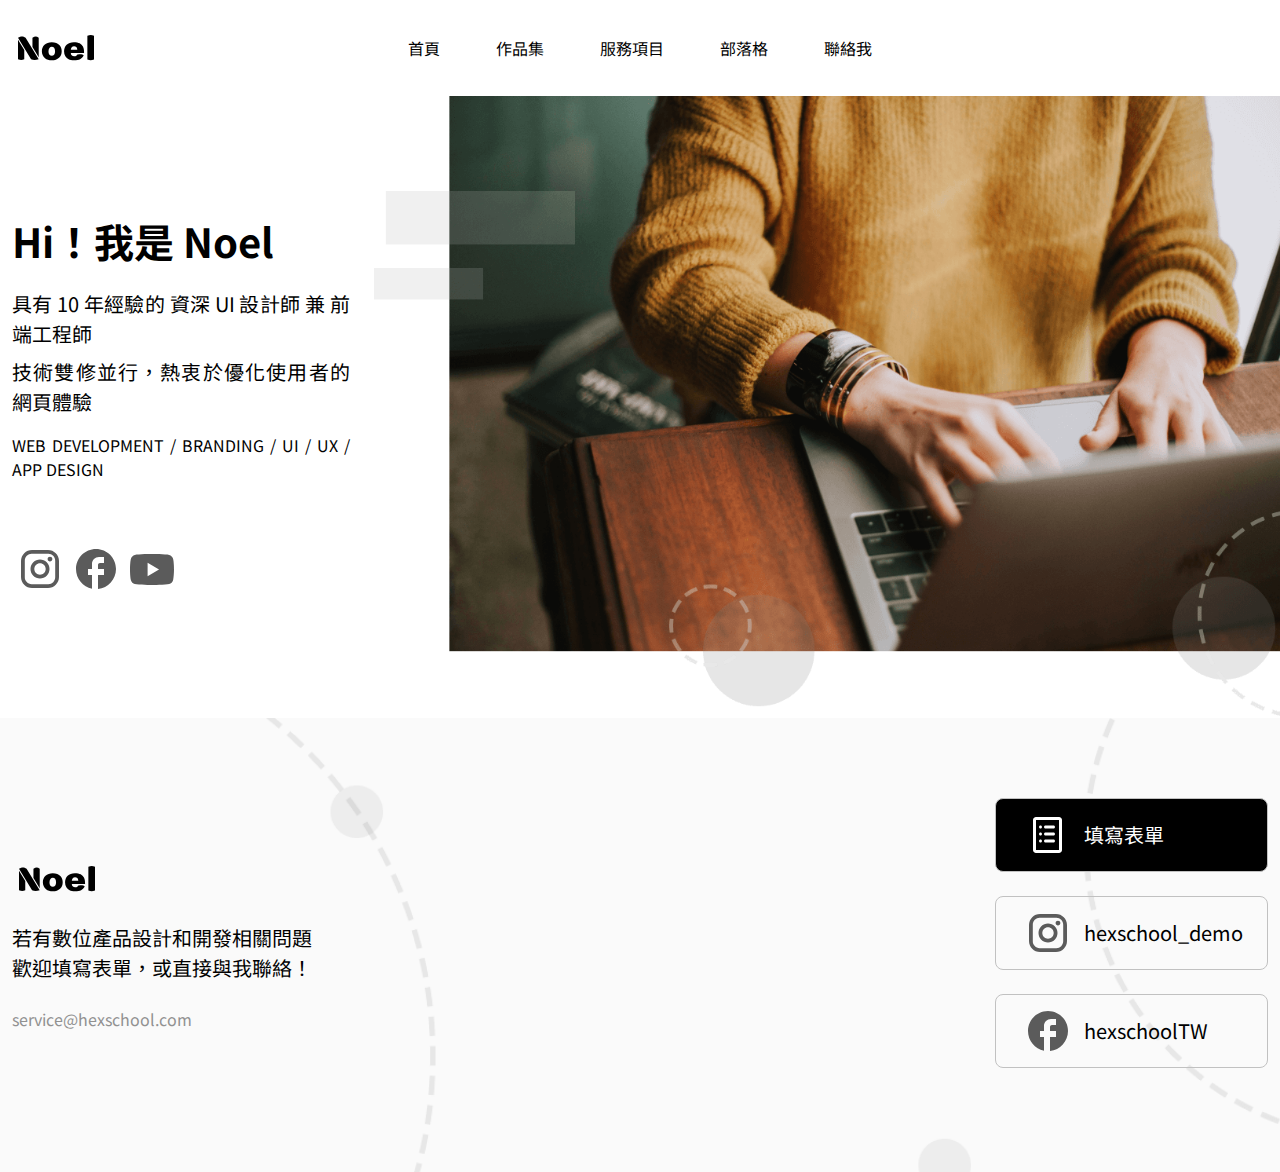
==== commit 331e41e0: "update RWD banner+ footer" ====
--- a/index.html
+++ b/index.html
@@ -46,8 +46,7 @@
       </nav>
     </header>
     <main>
-      <div class="home-banner-bg">
-        <div class="container">
+      <div class="home-banner">
           <section class="home-banner-content">
             <h2 class="fs-1 mb-6">Hi！我是 Noel</h2>
             <div class="mb-4">
@@ -77,10 +76,14 @@
               </li>
             </ul>
           </section>
-        </div>
+          <div class="home-banner-bg">
+            <img src="./img/hero-lg.png" alt="Noel">
+            
+            <!-- <img alt="Hero 圖片"> -->
+          </div>
       </div>
 
-      <section class="work-introduction">
+      <!-- <section class="work-introduction">
         <header class="header-title">
           <div class="title-deco-left"></div>
           <h2 class="letter-spacing">作品介紹</h2>
@@ -179,7 +182,7 @@
           <h2 class="letter-spacing">精選文章</h2>
           <div class="title-deco-right"></div>
         </header>
-      </section>
+      </section> -->
     </main>
     <footer>
       <div class="container">
--- a/css/all.css
+++ b/css/all.css
@@ -54,7 +54,9 @@
   border-spacing: 0;
 }
 
-*, *::after, *::before {
+*,
+*::after,
+*::before {
   -webkit-box-sizing: border-box;
           box-sizing: border-box;
 }
@@ -67,7 +69,7 @@
 
 .container {
   margin: 0 auto;
-  max-width: 1296px;
+  max-width: 1320px;
   padding: 0 12px;
 }
 
@@ -343,7 +345,6 @@
   -webkit-box-align: center;
       -ms-flex-align: center;
           align-items: center;
-  padding: 0;
 }
 
 @media (max-width: 768px) {
@@ -352,6 +353,7 @@
     -webkit-box-direction: normal;
         -ms-flex-direction: column;
             flex-direction: column;
+    padding: 0;
   }
 }
 
@@ -359,9 +361,13 @@
   footer header {
     margin-bottom: 40px;
   }
-}
-
-footer header img, footer header p {
+  footer header img {
+    margin: 0 auto;
+  }
+}
+
+footer header img,
+footer header p {
   margin-bottom: 24px;
 }
 
@@ -387,11 +393,13 @@
   border: 1px solid #C1C1C1;
 }
 
-footer .footer-btn:hover, footer .active {
+footer .footer-btn:hover,
+footer .active {
   background: #000000;
 }
 
-footer .footer-btn:hover a, footer .active a {
+footer .footer-btn:hover a,
+footer .active a {
   color: #fff;
 }
 
@@ -615,16 +623,49 @@
   width: 276px;
 }
 
-.home-banner-bg {
-  background-image: url("../img/hero-lg.png");
-  background-repeat: no-repeat;
-  background-position: right;
-  background-size: auto;
-}
-
-.home-banner-content {
-  padding: 248px 24px 248px 0;
+.home-banner {
+  display: -webkit-box;
+  display: -ms-flexbox;
+  display: flex;
+  -webkit-box-pack: end;
+      -ms-flex-pack: end;
+          justify-content: flex-end;
+  gap: 0 24px;
+}
+
+@media (max-width: 992px) {
+  .home-banner {
+    -webkit-box-orient: vertical;
+    -webkit-box-direction: reverse;
+        -ms-flex-direction: column-reverse;
+            flex-direction: column-reverse;
+  }
+}
+
+.home-banner .home-banner-content {
+  display: -webkit-box;
+  display: -ms-flexbox;
+  display: flex;
+  -webkit-box-orient: vertical;
+  -webkit-box-direction: normal;
+      -ms-flex-direction: column;
+          flex-direction: column;
+  -webkit-box-pack: center;
+      -ms-flex-pack: center;
+          justify-content: center;
+  margin-left: 12px;
   width: 430px;
+}
+
+@media (max-width: 992px) {
+  .home-banner .home-banner-content {
+    margin-left: 0;
+    width: 100%;
+    -webkit-box-align: center;
+        -ms-flex-align: center;
+            align-items: center;
+    padding: 40px 12px 104px;
+  }
 }
 
 .icon-list {
@@ -842,7 +883,7 @@
 }
 
 .article .article-list {
-  width: calc(76.39% - 24px);
+  width: calc(75.46% - 12px);
 }
 
 @media (max-width: 992px) {
@@ -854,8 +895,18 @@
   }
 }
 
+.article .article-list img {
+  width: 306px;
+}
+
+@media (max-width: 992px) {
+  .article .article-list img {
+    width: 100%;
+  }
+}
+
 .article .sidebar {
-  width: calc(23.61% - 80px);
+  width: calc(24.54% - 12px);
   padding-top: 80px;
   padding-left: 80px;
   background: #FAFAFA;
